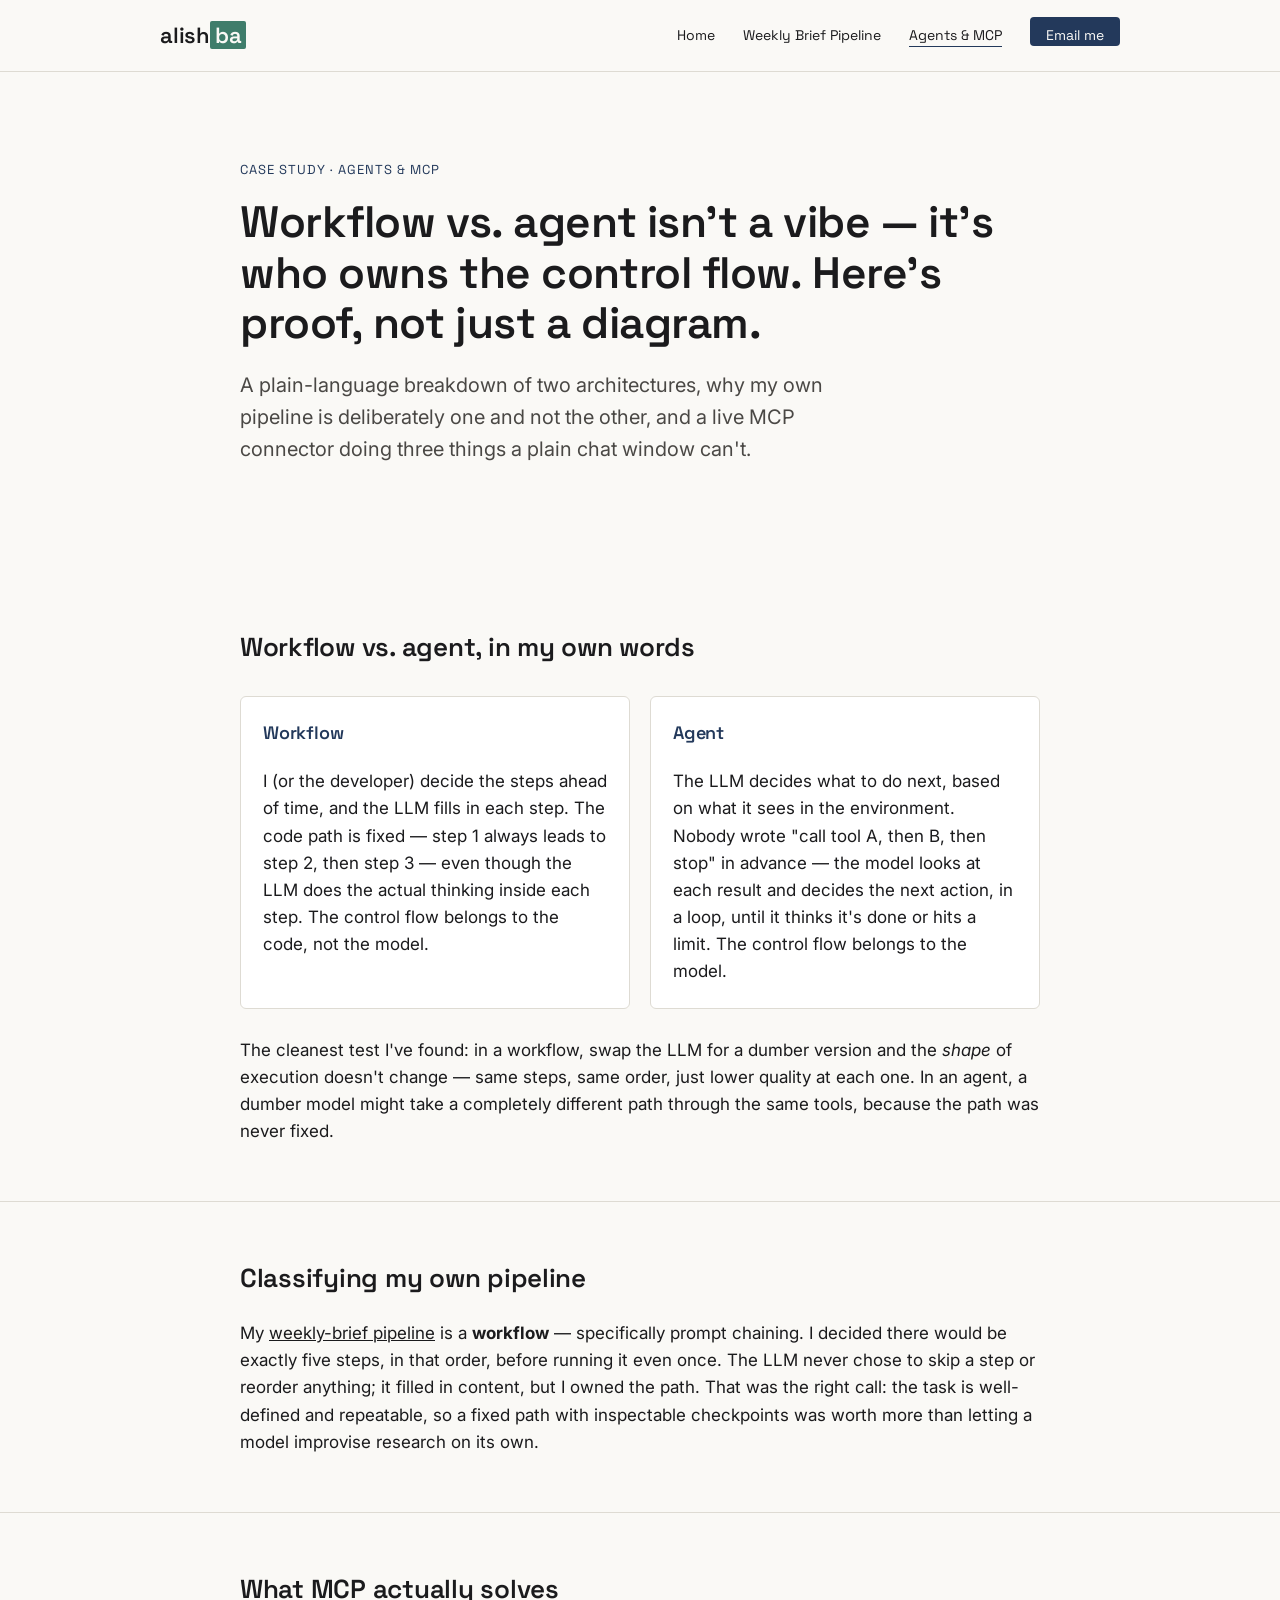
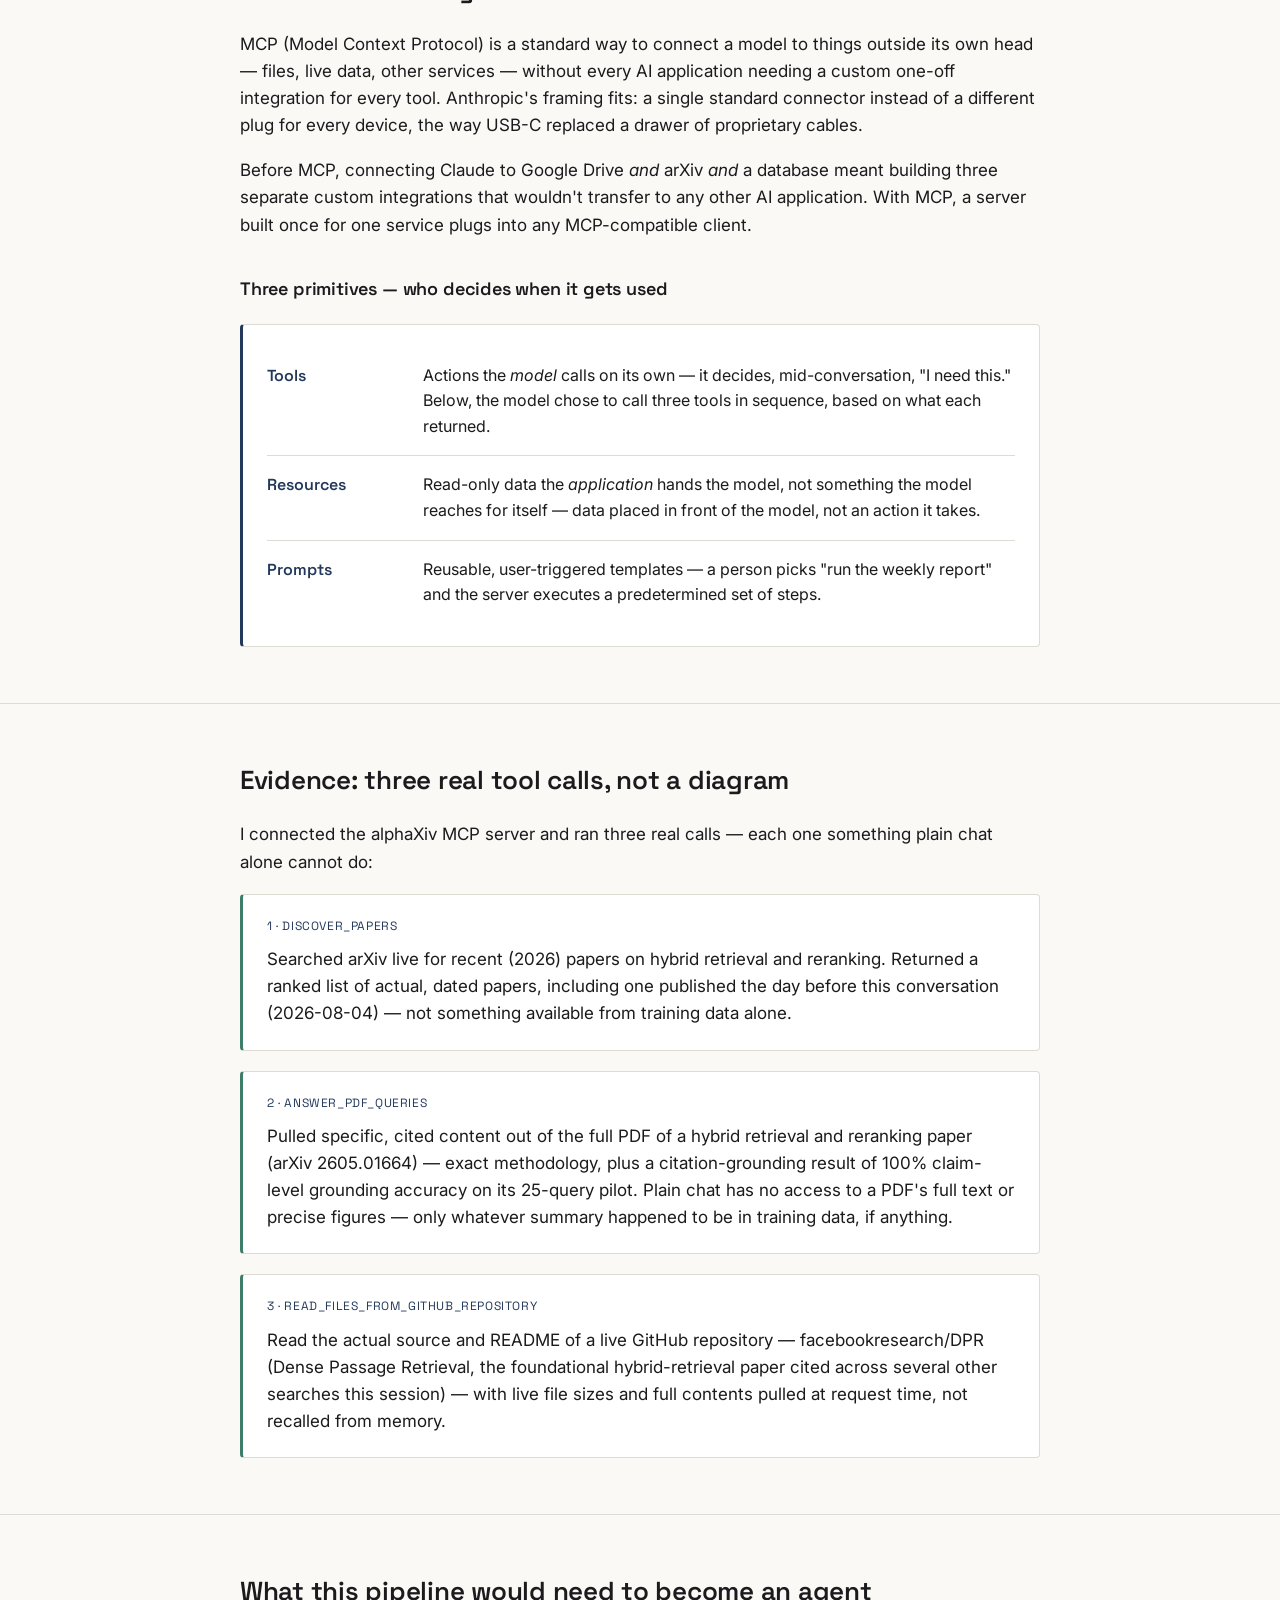
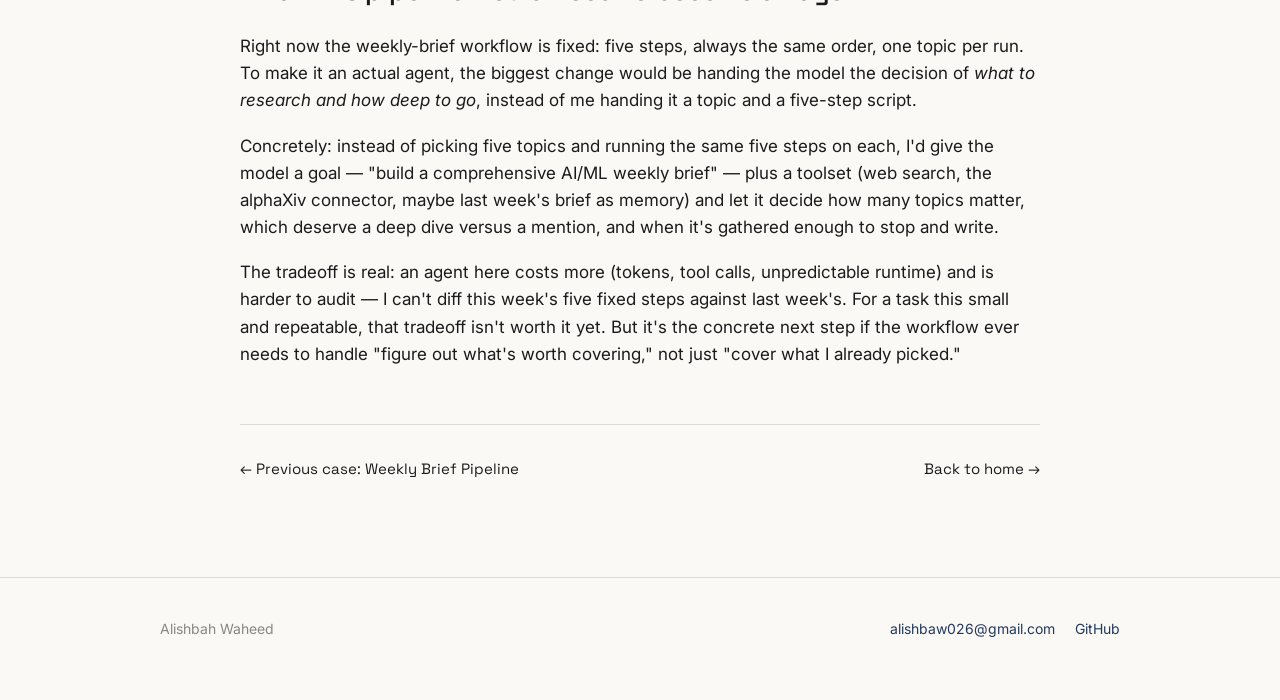
==== agents-mcp.html @ 1f26b56a "Add files via upload" ====
<!DOCTYPE html>
<html lang="en">
<head>
<meta charset="UTF-8">
<meta name="viewport" content="width=device-width, initial-scale=1.0">
<title>Workflow vs. Agent, Proven with MCP — Alishbah Waheed</title>
<meta name="description" content="What separates a workflow from an agent, what MCP solves, and a live MCP tool connection proving it.">
<link rel="preconnect" href="https://fonts.googleapis.com">
<link rel="preconnect" href="https://fonts.gstatic.com" crossorigin>
<link href="https://fonts.googleapis.com/css2?family=Space+Grotesk:wght@400;500;600;700&family=Inter:wght@400;500;600&display=swap" rel="stylesheet">
<link rel="stylesheet" href="style.css">
</head>
<body>

<nav class="site-nav">
  <div class="nav-inner">
    <a class="wordmark" href="index.html">
      <span class="wordmark-text">alish<span class="match">ba</span></span>
    </a>
    <ul class="nav-links">
      <li><a href="index.html">Home</a></li>
      <li><a href="weekly-brief.html">Weekly Brief Pipeline</a></li>
      <li><a href="agents-mcp.html" aria-current="page">Agents &amp; MCP</a></li>
      <li><a class="nav-cta" href="mailto:alishbaw026@gmail.com">Email me</a></li>
    </ul>
  </div>
</nav>

<header class="hero" style="padding-bottom: 32px;">
  <div class="sheet">
    <p class="kicker">Case study · Agents &amp; MCP</p>
    <h1>Workflow vs. agent isn't a vibe — it's who owns the control flow. Here's proof, not just a diagram.</h1>
    <p class="lede">A plain-language breakdown of two architectures, why my own pipeline is deliberately one and not the other, and a live MCP connector doing three things a plain chat window can't.</p>
  </div>
</header>

<main>
  <section class="no-rule">
    <div class="sheet">
      <h2>Workflow vs. agent, in my own words</h2>
      <div class="def-grid">
        <div class="def-card">
          <h3>Workflow</h3>
          <p style="margin-bottom:0;">I (or the developer) decide the steps ahead of time, and the LLM fills in each step. The code path is fixed — step 1 always leads to step 2, then step 3 — even though the LLM does the actual thinking inside each step. The control flow belongs to the code, not the model.</p>
        </div>
        <div class="def-card">
          <h3>Agent</h3>
          <p style="margin-bottom:0;">The LLM decides what to do next, based on what it sees in the environment. Nobody wrote "call tool A, then B, then stop" in advance — the model looks at each result and decides the next action, in a loop, until it thinks it's done or hits a limit. The control flow belongs to the model.</p>
        </div>
      </div>
      <p>The cleanest test I've found: in a workflow, swap the LLM for a dumber version and the <em>shape</em> of execution doesn't change — same steps, same order, just lower quality at each one. In an agent, a dumber model might take a completely different path through the same tools, because the path was never fixed.</p>
    </div>
  </section>

  <section>
    <div class="sheet">
      <h2>Classifying my own pipeline</h2>
      <p>My <a href="weekly-brief.html">weekly-brief pipeline</a> is a <strong>workflow</strong> — specifically prompt chaining. I decided there would be exactly five steps, in that order, before running it even once. The LLM never chose to skip a step or reorder anything; it filled in content, but I owned the path. That was the right call: the task is well-defined and repeatable, so a fixed path with inspectable checkpoints was worth more than letting a model improvise research on its own.</p>
    </div>
  </section>

  <section>
    <div class="sheet">
      <h2>What MCP actually solves</h2>
      <p>MCP (Model Context Protocol) is a standard way to connect a model to things outside its own head — files, live data, other services — without every AI application needing a custom one-off integration for every tool. Anthropic's framing fits: a single standard connector instead of a different plug for every device, the way USB-C replaced a drawer of proprietary cables.</p>
      <p>Before MCP, connecting Claude to Google Drive <em>and</em> arXiv <em>and</em> a database meant building three separate custom integrations that wouldn't transfer to any other AI application. With MCP, a server built once for one service plugs into any MCP-compatible client.</p>

      <h3 style="margin-top:36px;">Three primitives — who decides when it gets used</h3>
      <div class="evidence-card" style="border-left-color: var(--signal);">
        <div class="primitive-row">
          <span class="primitive-name">Tools</span>
          <span>Actions the <em>model</em> calls on its own — it decides, mid-conversation, "I need this." Below, the model chose to call three tools in sequence, based on what each returned.</span>
        </div>
        <div class="primitive-row">
          <span class="primitive-name">Resources</span>
          <span>Read-only data the <em>application</em> hands the model, not something the model reaches for itself — data placed in front of the model, not an action it takes.</span>
        </div>
        <div class="primitive-row">
          <span class="primitive-name">Prompts</span>
          <span>Reusable, user-triggered templates — a person picks "run the weekly report" and the server executes a predetermined set of steps.</span>
        </div>
      </div>
    </div>
  </section>

  <section>
    <div class="sheet">
      <h2>Evidence: three real tool calls, not a diagram</h2>
      <p>I connected the alphaXiv MCP server and ran three real calls — each one something plain chat alone cannot do:</p>

      <div class="evidence-card">
        <div class="evidence-label">1 · discover_papers</div>
        <p style="margin-bottom:0;">Searched arXiv live for recent (2026) papers on hybrid retrieval and reranking. Returned a ranked list of actual, dated papers, including one published the day before this conversation (2026-08-04) — not something available from training data alone.</p>
      </div>

      <div class="evidence-card">
        <div class="evidence-label">2 · answer_pdf_queries</div>
        <p style="margin-bottom:0;">Pulled specific, cited content out of the full PDF of a hybrid retrieval and reranking paper (arXiv 2605.01664) — exact methodology, plus a citation-grounding result of 100% claim-level grounding accuracy on its 25-query pilot. Plain chat has no access to a PDF's full text or precise figures — only whatever summary happened to be in training data, if anything.</p>
      </div>

      <div class="evidence-card">
        <div class="evidence-label">3 · read_files_from_github_repository</div>
        <p style="margin-bottom:0;">Read the actual source and README of a live GitHub repository — facebookresearch/DPR (Dense Passage Retrieval, the foundational hybrid-retrieval paper cited across several other searches this session) — with live file sizes and full contents pulled at request time, not recalled from memory.</p>
      </div>
    </div>
  </section>

  <section>
    <div class="sheet">
      <h2>What this pipeline would need to become an agent</h2>
      <p>Right now the weekly-brief workflow is fixed: five steps, always the same order, one topic per run. To make it an actual agent, the biggest change would be handing the model the decision of <em>what to research and how deep to go</em>, instead of me handing it a topic and a five-step script.</p>
      <p>Concretely: instead of picking five topics and running the same five steps on each, I'd give the model a goal — "build a comprehensive AI/ML weekly brief" — plus a toolset (web search, the alphaXiv connector, maybe last week's brief as memory) and let it decide how many topics matter, which deserve a deep dive versus a mention, and when it's gathered enough to stop and write.</p>
      <p>The tradeoff is real: an agent here costs more (tokens, tool calls, unpredictable runtime) and is harder to audit — I can't diff this week's five fixed steps against last week's. For a task this small and repeatable, that tradeoff isn't worth it yet. But it's the concrete next step if the workflow ever needs to handle "figure out what's worth covering," not just "cover what I already picked."</p>
    </div>
  </section>

  <div class="sheet">
    <div class="case-nav">
      <a href="weekly-brief.html">← Previous case: Weekly Brief Pipeline</a>
      <a href="index.html">Back to home →</a>
    </div>
  </div>
</main>

<footer class="site-footer">
  <div class="footer-inner">
    <span>Alishbah Waheed</span>
    <div class="footer-links">
      <a href="mailto:alishbaw026@gmail.com">alishbaw026@gmail.com</a>
      <a href="https://github.com/TheAlishbahWaheed/flyrank-ml-internship">GitHub</a>
    </div>
  </div>
</footer>

</body>
</html>
---- style.css ----
/* ===== Identity kit tokens (from Alishbah's Week 3/4 identity kit) ===== */
:root {
  --paper: #FAF9F6;
  --ink: #1B1B1D;
  --signal: #23395B;
  --match: #3F7D6B;
  --hairline: #DEDBD3;
  --muted: #8a8781;
  --max-w: 880px;
}

* { box-sizing: border-box; }

html { scroll-behavior: smooth; }

body {
  margin: 0;
  background: var(--paper);
  color: var(--ink);
  font-family: 'Inter', sans-serif;
  -webkit-font-smoothing: antialiased;
  line-height: 1.6;
}

a { color: inherit; }

img { max-width: 100%; display: block; }

.sr-only {
  position: absolute;
  width: 1px; height: 1px;
  padding: 0; margin: -1px;
  overflow: hidden;
  clip: rect(0,0,0,0);
  white-space: nowrap; border: 0;
}

:focus-visible {
  outline: 2px solid var(--match);
  outline-offset: 2px;
}

/* ===== Nav ===== */
.site-nav {
  border-bottom: 1px solid var(--hairline);
  position: sticky;
  top: 0;
  background: rgba(250, 249, 246, 0.92);
  backdrop-filter: blur(6px);
  z-index: 20;
}

.nav-inner {
  max-width: 1040px;
  margin: 0 auto;
  padding: 18px 40px;
  display: flex;
  align-items: center;
  justify-content: space-between;
  gap: 24px;
  flex-wrap: wrap;
}

.wordmark {
  display: flex;
  align-items: baseline;
  gap: 2px;
  text-decoration: none;
}

.wordmark-text {
  font-family: 'Space Grotesk', sans-serif;
  font-weight: 600;
  font-size: 22px;
  letter-spacing: -0.01em;
  color: var(--ink);
}

.wordmark-text .match {
  background: var(--match);
  color: var(--paper);
  padding: 0 5px;
  border-radius: 2px;
}

.nav-links {
  display: flex;
  align-items: center;
  gap: 28px;
  list-style: none;
  margin: 0;
  padding: 0;
  font-family: 'Space Grotesk', sans-serif;
  font-size: 14px;
}

.nav-links a {
  text-decoration: none;
  color: var(--ink);
  border-bottom: 1px solid transparent;
  padding-bottom: 2px;
  transition: border-color 0.15s ease;
}

.nav-links a:hover,
.nav-links a[aria-current="page"] {
  border-color: var(--signal);
}

.nav-cta {
  background: var(--signal);
  color: var(--paper) !important;
  padding: 9px 16px;
  border-radius: 4px;
  border-bottom: none !important;
}

.nav-cta:hover {
  background: #1a2c47;
}

/* ===== Layout shells ===== */
.sheet {
  max-width: var(--max-w);
  margin: 0 auto;
  padding: 0 40px;
}

.wide-sheet {
  max-width: 1040px;
  margin: 0 auto;
  padding: 0 40px;
}

section {
  padding-top: 56px;
  margin-top: 56px;
  border-top: 1px solid var(--hairline);
}

section:first-of-type,
.no-rule {
  border-top: none;
}

.kicker {
  font-family: 'Space Grotesk', sans-serif;
  font-size: 13px;
  letter-spacing: 0.08em;
  text-transform: uppercase;
  color: var(--signal);
  margin: 0 0 16px;
}

h1, h2, h3 {
  font-family: 'Space Grotesk', sans-serif;
  font-weight: 600;
  letter-spacing: -0.01em;
  margin: 0 0 20px;
}

h1 { font-size: 44px; line-height: 1.15; }
h2 { font-size: 26px; }
h3 { font-size: 18px; }

p { margin: 0 0 18px; font-size: 17px; }

.lede {
  font-size: 20px;
  color: #4a4845;
  max-width: 620px;
}

/* ===== Hero (home) ===== */
.hero {
  padding: 88px 0 64px;
}

.hero-claim {
  max-width: 720px;
}

.hero .match-underline {
  text-decoration-color: var(--match);
  text-decoration-thickness: 3px;
  text-underline-offset: 4px;
}

.hero-meta {
  font-family: 'Space Grotesk', sans-serif;
  font-size: 13px;
  color: var(--signal);
  letter-spacing: 0.04em;
  text-transform: uppercase;
  margin-top: 32px;
}

/* ===== Case cards (home) ===== */
.case-grid {
  display: grid;
  grid-template-columns: repeat(2, 1fr);
  gap: 24px;
}

@media (max-width: 720px) {
  .case-grid { grid-template-columns: 1fr; }
}

.case-card {
  border: 1px solid var(--hairline);
  border-radius: 8px;
  padding: 28px;
  text-decoration: none;
  color: var(--ink);
  display: flex;
  flex-direction: column;
  gap: 14px;
  background: #fff;
  transition: border-color 0.15s ease, transform 0.15s ease;
}

.case-card:hover {
  border-color: var(--signal);
  transform: translateY(-2px);
}

.case-card .case-tag {
  font-family: 'Space Grotesk', sans-serif;
  font-size: 12px;
  letter-spacing: 0.06em;
  text-transform: uppercase;
  color: var(--match);
}

.case-card h3 {
  margin-bottom: 4px;
}

.case-card .case-desc {
  font-size: 15px;
  color: #55524d;
  margin: 0;
  flex-grow: 1;
}

.case-card .case-arrow {
  font-family: 'Space Grotesk', sans-serif;
  font-size: 14px;
  color: var(--signal);
}

/* ===== Buttons ===== */
.btn {
  display: inline-flex;
  align-items: center;
  gap: 8px;
  font-family: 'Space Grotesk', sans-serif;
  font-size: 15px;
  font-weight: 500;
  text-decoration: none;
  padding: 12px 22px;
  border-radius: 4px;
  border: 1px solid var(--signal);
}

.btn-primary {
  background: var(--signal);
  color: var(--paper);
}

.btn-primary:hover { background: #1a2c47; }

.btn-ghost {
  background: transparent;
  color: var(--ink);
}

.btn-ghost:hover { border-color: var(--ink); }

.btn-row {
  display: flex;
  gap: 14px;
  flex-wrap: wrap;
  margin-top: 28px;
}

/* ===== Pipeline / step diagram ===== */
.step-diagram {
  display: flex;
  gap: 0;
  flex-wrap: wrap;
  margin: 32px 0;
}

.step-box {
  flex: 1 1 150px;
  border: 1px solid var(--hairline);
  border-radius: 6px;
  padding: 16px 14px;
  background: #fff;
  position: relative;
}

.step-box .step-num {
  font-family: 'Space Grotesk', sans-serif;
  font-size: 12px;
  color: var(--match);
  letter-spacing: 0.05em;
}

.step-box .step-name {
  font-family: 'Space Grotesk', sans-serif;
  font-weight: 600;
  font-size: 15px;
  margin: 4px 0 6px;
}

.step-box .step-desc {
  font-size: 13px;
  color: #6b6864;
  line-height: 1.45;
}

.step-arrow {
  display: flex;
  align-items: center;
  justify-content: center;
  padding: 0 6px;
  color: var(--muted);
  font-size: 18px;
}

@media (max-width: 780px) {
  .step-diagram { flex-direction: column; }
  .step-arrow { transform: rotate(90deg); padding: 6px 0; }
}

/* ===== Evidence / output cards ===== */
.evidence-card {
  border: 1px solid var(--hairline);
  border-left: 3px solid var(--match);
  border-radius: 4px;
  padding: 22px 24px;
  background: #fff;
  margin-bottom: 20px;
}

.evidence-card .evidence-label {
  font-family: 'Space Grotesk', sans-serif;
  font-size: 12px;
  letter-spacing: 0.05em;
  text-transform: uppercase;
  color: var(--signal);
  margin-bottom: 10px;
}

.evidence-card pre,
.evidence-card code {
  font-family: 'SF Mono', Consolas, monospace;
  font-size: 13px;
  color: var(--ink);
  white-space: pre-wrap;
  word-break: break-word;
}

.output-block {
  background: var(--ink);
  color: var(--paper);
  border-radius: 6px;
  padding: 22px 24px;
  margin: 24px 0;
  font-size: 15px;
}

.output-block .output-meta {
  font-family: 'Space Grotesk', sans-serif;
  font-size: 12px;
  letter-spacing: 0.05em;
  text-transform: uppercase;
  color: #9fb3c8;
  margin-bottom: 10px;
}

.output-block .why {
  margin-top: 14px;
  padding-top: 14px;
  border-top: 1px solid #34364033;
  color: #cfd6da;
  font-style: italic;
  font-size: 14px;
}

/* ===== Table ===== */
table {
  width: 100%;
  border-collapse: collapse;
  margin: 24px 0;
  font-size: 15px;
}

th, td {
  text-align: left;
  padding: 12px 14px;
  border-bottom: 1px solid var(--hairline);
}

th {
  font-family: 'Space Grotesk', sans-serif;
  font-size: 13px;
  text-transform: uppercase;
  letter-spacing: 0.04em;
  color: var(--signal);
}

/* ===== Definition cards (agents/mcp page) ===== */
.def-grid {
  display: grid;
  grid-template-columns: 1fr 1fr;
  gap: 20px;
  margin: 28px 0;
}

@media (max-width: 720px) {
  .def-grid { grid-template-columns: 1fr; }
}

.def-card {
  border: 1px solid var(--hairline);
  border-radius: 6px;
  padding: 22px;
  background: #fff;
}

.def-card h3 {
  color: var(--signal);
}

.primitive-row {
  display: grid;
  grid-template-columns: 140px 1fr;
  gap: 16px;
  padding: 16px 0;
  border-bottom: 1px solid var(--hairline);
  align-items: baseline;
}

.primitive-row:last-child { border-bottom: none; }

.primitive-name {
  font-family: 'Space Grotesk', sans-serif;
  font-weight: 600;
  color: var(--signal);
}

/* ===== Breaks / watch-list ===== */
.watch-list {
  list-style: none;
  padding: 0;
  margin: 24px 0;
}

.watch-list li {
  padding: 16px 0;
  border-bottom: 1px solid var(--hairline);
  font-size: 16px;
}

.watch-list li:last-child { border-bottom: none; }

.watch-list strong {
  font-family: 'Space Grotesk', sans-serif;
  color: var(--signal);
}

/* ===== Case footer nav ===== */
.case-nav {
  display: flex;
  justify-content: space-between;
  gap: 16px;
  flex-wrap: wrap;
  margin-top: 56px;
  padding-top: 32px;
  border-top: 1px solid var(--hairline);
  font-family: 'Space Grotesk', sans-serif;
  font-size: 15px;
}

.case-nav a { text-decoration: none; }
.case-nav a:hover { color: var(--signal); }

/* ===== Footer ===== */
.site-footer {
  border-top: 1px solid var(--hairline);
  margin-top: 96px;
  padding: 40px 0 60px;
}

.footer-inner {
  max-width: 1040px;
  margin: 0 auto;
  padding: 0 40px;
  display: flex;
  justify-content: space-between;
  gap: 20px;
  flex-wrap: wrap;
  font-size: 14px;
  color: var(--muted);
}

.footer-inner a {
  color: var(--signal);
  text-decoration: none;
}

.footer-inner a:hover { text-decoration: underline; }

.footer-links {
  display: flex;
  gap: 20px;
  flex-wrap: wrap;
}

/* ===== Reduced motion ===== */
@media (prefers-reduced-motion: reduce) {
  html { scroll-behavior: auto; }
  .case-card { transition: none; }
}
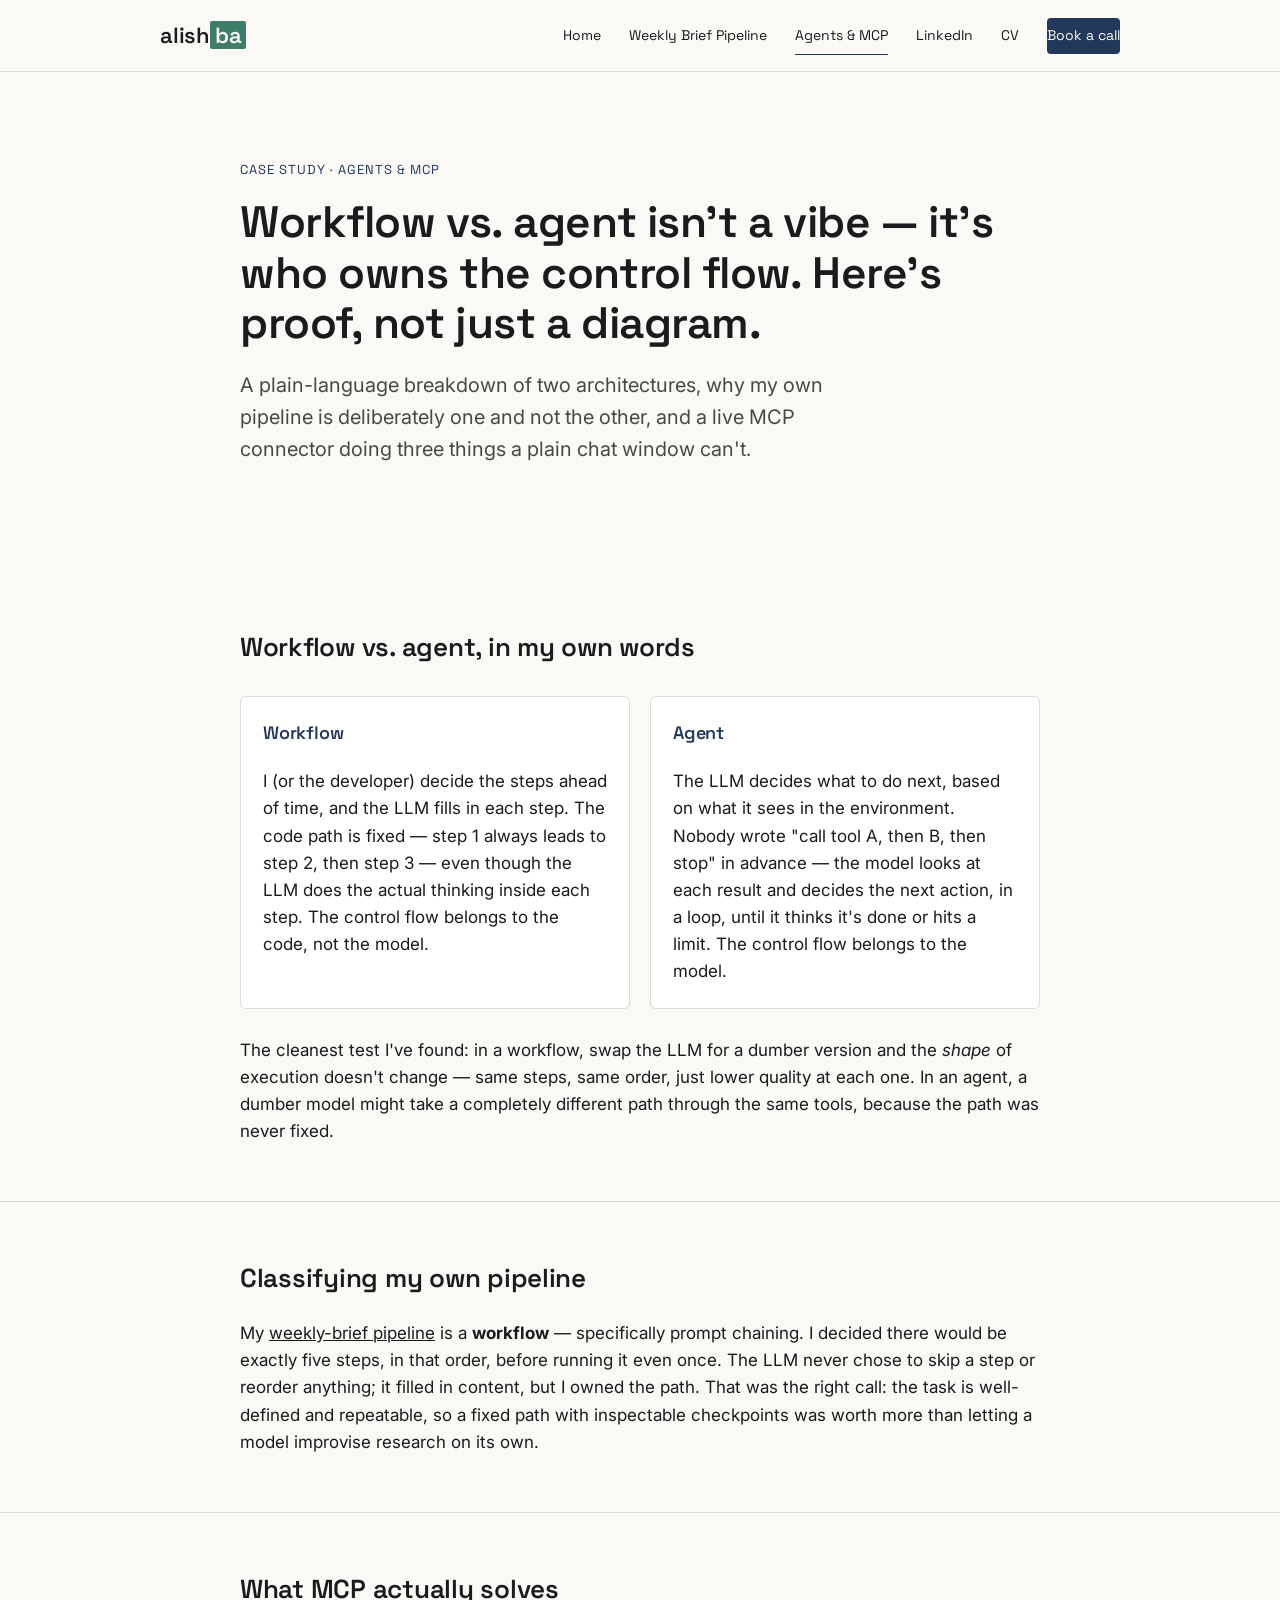
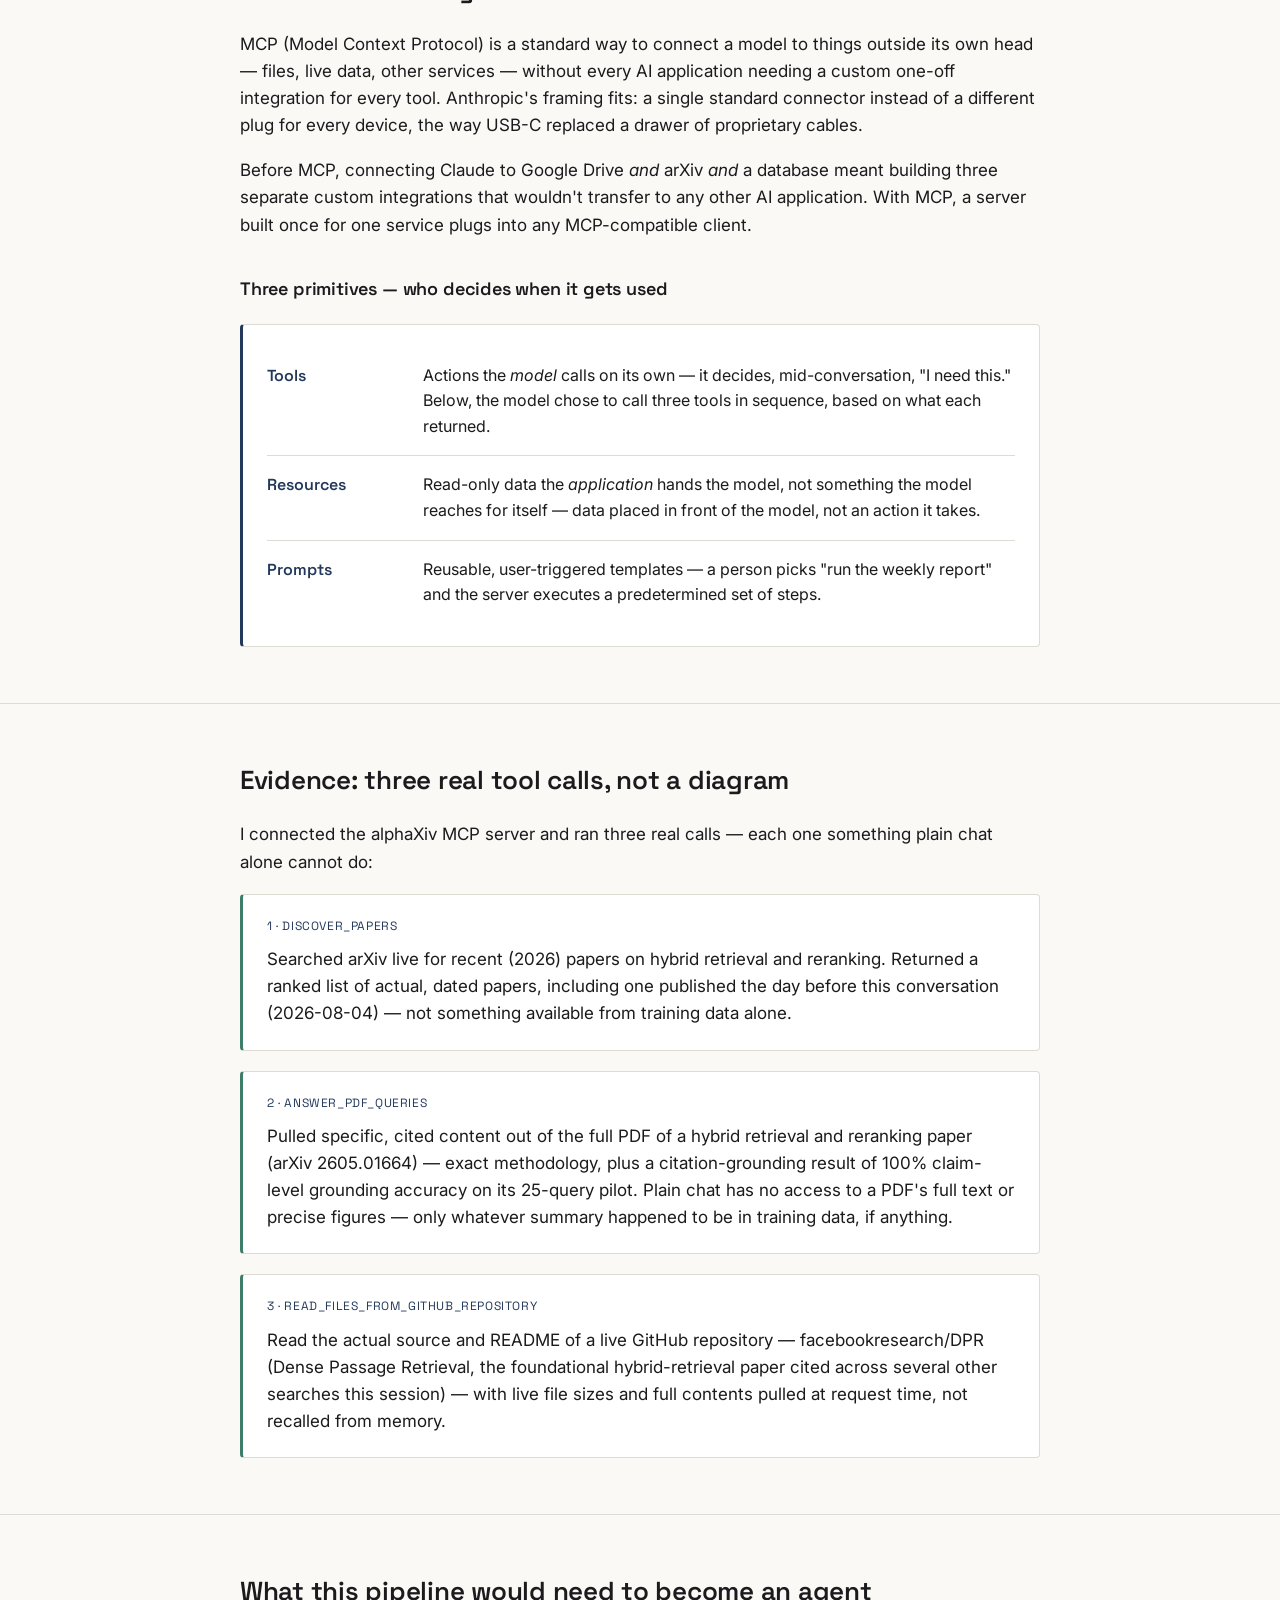
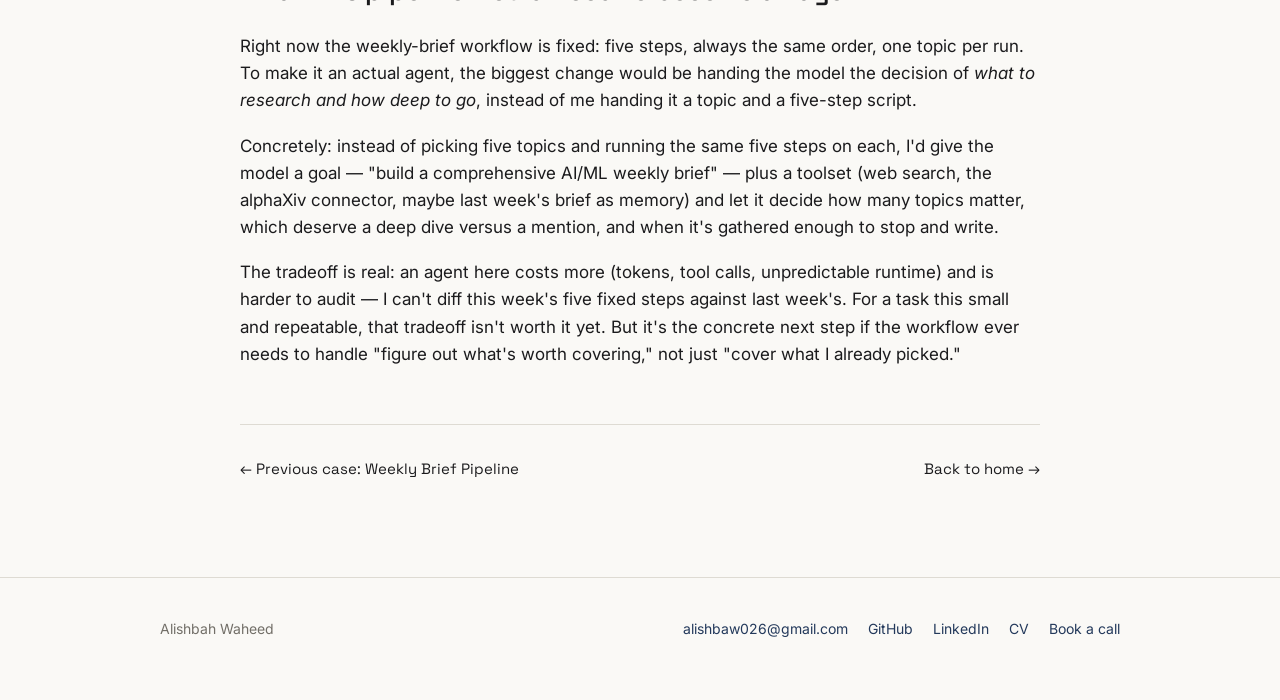
==== commit 55e1dce0: "Add files via upload" ====
--- a/agents-mcp.html
+++ b/agents-mcp.html
@@ -21,7 +21,9 @@
       <li><a href="index.html">Home</a></li>
       <li><a href="weekly-brief.html">Weekly Brief Pipeline</a></li>
       <li><a href="agents-mcp.html" aria-current="page">Agents &amp; MCP</a></li>
-      <li><a class="nav-cta" href="mailto:alishbaw026@gmail.com">Email me</a></li>
+      <li><a href="https://linkedin.com/in/alishbahwaheed" target="_blank" rel="noopener">LinkedIn</a></li>
+      <li><a href="Resume.pdf" target="_blank" rel="noopener">CV</a></li>
+      <li><a class="nav-cta" href="mailto:alishbaw026@gmail.com?subject=Let's%20connect">Book a call</a></li>
     </ul>
   </div>
 </nav>
@@ -128,6 +130,9 @@
     <div class="footer-links">
       <a href="mailto:alishbaw026@gmail.com">alishbaw026@gmail.com</a>
       <a href="https://github.com/TheAlishbahWaheed/flyrank-ml-internship">GitHub</a>
+      <a href="https://linkedin.com/in/alishbahwaheed" target="_blank" rel="noopener">LinkedIn</a>
+      <a href="Resume.pdf" target="_blank" rel="noopener">CV</a>
+      <a href="mailto:alishbaw026@gmail.com?subject=Let's%20connect">Book a call</a>
     </div>
   </div>
 </footer>
--- a/style.css
+++ b/style.css
@@ -5,7 +5,7 @@
   --signal: #23395B;
   --match: #3F7D6B;
   --hairline: #DEDBD3;
-  --muted: #8a8781;
+  --muted: #726f68;
   --max-w: 880px;
 }
 
@@ -98,7 +98,7 @@
   text-decoration: none;
   color: var(--ink);
   border-bottom: 1px solid transparent;
-  padding-bottom: 2px;
+  padding: 8px 0 10px;
   transition: border-color 0.15s ease;
 }
 
@@ -525,3 +525,29 @@
   html { scroll-behavior: auto; }
   .case-card { transition: none; }
 }
+
+/* ===== Mobile ===== */
+@media (max-width: 600px) {
+  .nav-inner {
+    padding: 14px 20px;
+    gap: 10px 18px;
+  }
+
+  .nav-links {
+    gap: 14px 18px;
+    font-size: 13px;
+  }
+
+  .sheet,
+  .wide-sheet,
+  .footer-inner {
+    padding: 0 20px;
+  }
+
+  h1 { font-size: 30px; line-height: 1.2; }
+  h2 { font-size: 21px; }
+
+  .lede { font-size: 17px; }
+
+  .hero { padding: 48px 0 40px; }
+}
